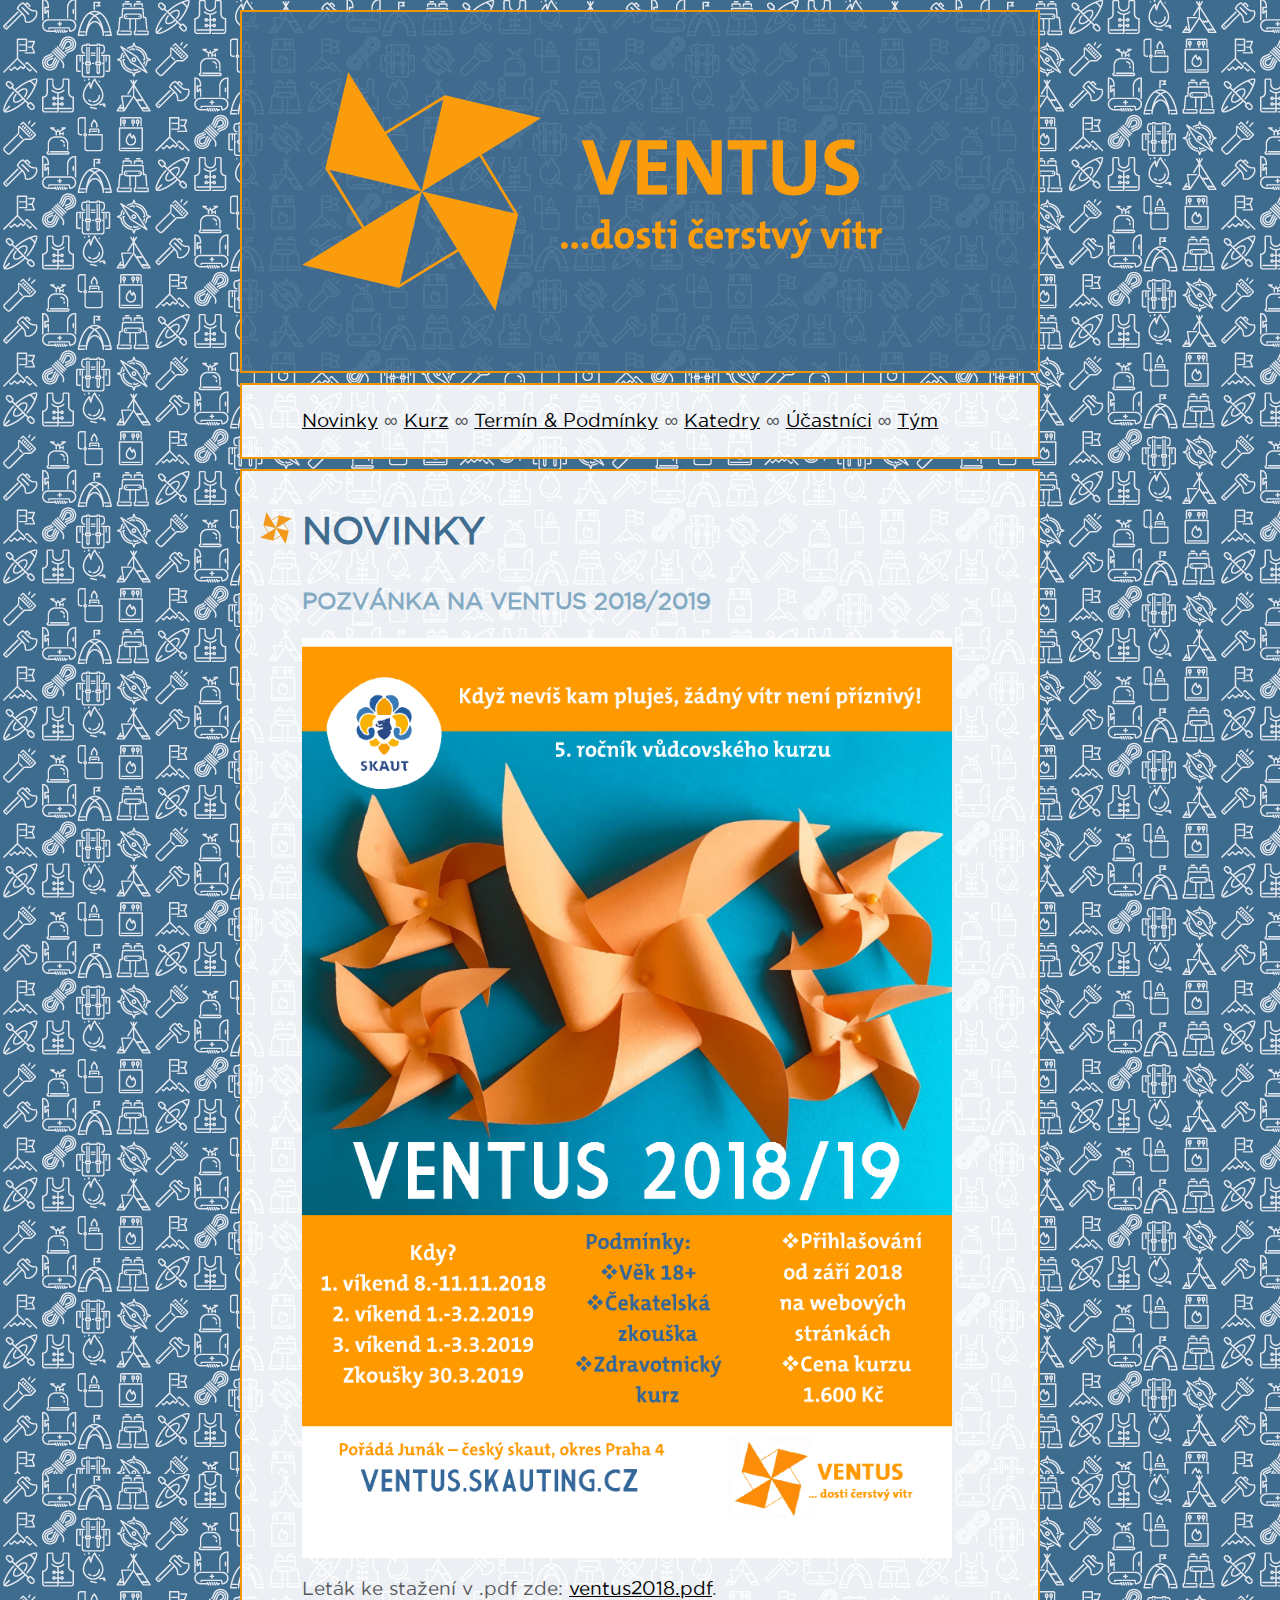
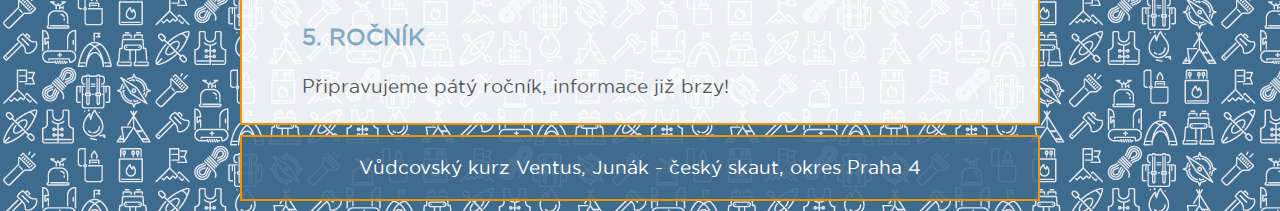
==== index.html @ e467ecf0 "ročník 2018" ====
<!doctype html>
<!--[if lt IE 7]> <html class="ie6 oldie"> <![endif]-->
<!--[if IE 7]>    <html class="ie7 oldie"> <![endif]-->
<!--[if IE 8]>    <html class="ie8 oldie"> <![endif]-->
<!--[if gt IE 8]><!-->
<html lang="cs">
<!--<![endif]-->
<head>
<meta charset="utf-8">
<meta name="viewport" content="width=device-width, initial-scale=1">
<meta name="theme-color" content="#3e668f">
<title>VENTUS :: Vudcovsky kurz</title>
<meta name="keywords" content="VENTUS, vůdcovky, skauting, pražský skauting, vudcovsky kurz, vudcovky, ORJ Praha 4, Junak - okres Praha 4 "/>
<link href="boilerplate.css" rel="stylesheet" type="text/css">
<link href="default.css" rel="stylesheet" type="text/css">
<link rel="icon" type="image/png" href="img/favicon.ico">
<!-- 
To learn more about the conditional comments around the html tags at the top of the file:
paulirish.com/2008/conditional-stylesheets-vs-css-hacks-answer-neither/

Do the following if you're using your customized build of modernizr (http://www.modernizr.com/):
* insert the link to your js here
* remove the link below to the html5shiv
* add the "no-js" class to the html tags at the top
* you can also remove the link to respond.min.js if you included the MQ Polyfill in your modernizr build 
-->
<!--[if lt IE 9]>
<script src="//html5shiv.googlecode.com/svn/trunk/html5.js"></script>
<![endif]-->
<script src="respond.min.js"></script>
</head>
<body>

<div class="gridContainer clearfix">
  <div id="header">
    <div id="underheader"><a href="index.html"><img src="img/top.png" alt="Ventus"></a></div>
  </div>
  <div class="body">
      <div id="menu" class="underbody">
  <p><a href="index.html">Novinky</a>  ∞  <a href="kurz.html">Kurz</a>  ∞  <a href="termin.html">Termín & Podmínky</a>  ∞  <a href="katedry.html">Katedry</a>  ∞  <a href="lide.html">Účastníci</a>  ∞  <a href="tym.html">Tým</a></p>  </div>
    
    
    
    <div class="underbody">
      <h2>NOVINKY</h2>
	  
	  <h3>Pozvánka na Ventus 2018/2019</h3>
	  <img src="img/letak2018.png" width="650" alt="leták kurzu">
      <p>Leták ke stažení v .pdf zde: <a href="dokumenty/ventus2018.pdf">ventus2018.pdf</a>.</p>
	  
	  <h3>5. ročník</h3>
      <p>Připravujeme pátý ročník, informace již brzy!</p>
    </div>
  </div>

  <div id="footer">
    <div id="underfooter">
      <p>Vůdcovský kurz Ventus, Junák - český skaut, okres Praha 4</p>
    </div>
  </div>
</div>
</body>
</html>
---- boilerplate.css ----
@font-face {
    font-family: 'goidbook';
    src: url('font/goid-webfont.eot');
    src: url('font/goid-webfont.eot?#iefix') format('embedded-opentype'),
         url('font/goid-webfont.woff2') format('woff2'),
         url('font/goid-webfont.woff') format('woff'),
         url('font/goid-webfont.ttf') format('truetype');
    font-weight: normal;
    font-style: normal;

}


@charset "utf-8";
/*
/* 
 * HTML5 ✰ Boilerplate
 *
 * What follows is the result of much research on cross-browser styling. 
 * Credit left inline and big thanks to Nicolas Gallagher, Jonathan Neal,
 * Kroc Camen, and the H5BP dev community and team.
 *
 * Detailed information about this CSS: h5bp.com/css
 * 
 * Dreamweaver modifications:
 * 1. Commented out selection highlight
 * 2. Removed media queries section (we add our own in a separate file)
 *
 * ==|== normalize ==========================================================
 */


/* =============================================================================
   HTML5 display definitions
   ========================================================================== */

article, aside, details, figcaption, figure, footer, header, hgroup, nav, section {
	display: block;
}
audio, canvas, video {
	display: inline-block;
*display: inline;
*zoom: 1;
}
audio:not([controls]) {
	display: none;
}
[hidden] {
	display: none;
}
/* =============================================================================
   Base
   ========================================================================== */

/*
 * 1. Correct text resizing oddly in IE6/7 when body font-size is set using em units
 * 2. Force vertical scrollbar in non-IE
 * 3. Prevent iOS text size adjust on device orientation change, without disabling user zoom: h5bp.com/g
 */

html {
	font-size: 100%;
	overflow-y: scroll;
	-webkit-text-size-adjust: 100%;
	-ms-text-size-adjust: 100%;
}



body {
	margin: 0;
	line-height: 1.231;
    font-family: "goidbook", "Helvetica Neue", Helvetica, Arial, sans-serif;
	font-size: 1.2em;
	color: rgba(88,89,91,1.00);
	background: url(img/backround.png);
	background-size:auto;
	background-color:white;
	
	
}
h2 {
	text-transform: uppercase;
	left: -1.1em;
	font-size: 2.0em;
	padding-left: 1.1em;
	position: relative;
	color: #406c8f;
	background: url(img/vetrnik.png)0 4px no-repeat;
}
h3 {
	font-size: 1.2em;
	text-transform: uppercase;
	color:rgba(131,169,195,1.00);
}
.foto {
	margin-bottom: 10px;
	border: 1px solid #C90;
}
.ztraty {
	width: 30%;
}
.zastaveni{
	margin-left:1em;
	font-size:0.7em;
	font-style:italic;	
}


@media only screen and (max-width: 769px) {
h2 {
	
	font-size: 1.2em;
	position: relative;
	background:none;

}
h3 {
	font-size: 1.0em;
	
}

body {
	font-size:1em;
}


}
/* =============================================================================
   Links
   ========================================================================== */

a {
	color: black;
}
a:visited {
	color: black;
}
a:hover {
	color: #574e15;
}
a:focus {
	outline: thin dotted;
}
/* Improve readability when focused and hovered in all browsers: h5bp.com/h */
a:hover, a:active {
	outline: 0;
}
/* =============================================================================
   Typography
   ========================================================================== */

abbr[title] {
	border-bottom: 1px dotted;
}
b, strong {
	font-weight: bold;
}
blockquote {
	margin: 1em 40px;
}
dfn {
	font-style: italic;
}
hr {
	display: block;
	height: 1px;
	border: 0;
	border-top: 1px solid #ccc;
	margin: 1em 0;
	padding: 0;
}
ins {
	background: #ff9;
	color: #000;
	text-decoration: none;
}
mark {
	background: #ff0;
	color: #000;
	font-style: italic;
	font-weight: bold;
}
/* Redeclare monospace font family: h5bp.com/j */
pre, code, kbd, samp {
	font-family: monospace, monospace;
	_font-family: 'courier new', monospace;
	font-size: 1em;
}
/* Improve readability of pre-formatted text in all browsers */
pre {
	white-space: pre;
	white-space: pre-wrap;
	word-wrap: break-word;
}
q {
	quotes: none;
}
q:before, q:after {
	content: "";
	content: none;
}
small {
	font-size: 85%;
}
/* Position subscript and superscript content without affecting line-height: h5bp.com/k */
sub, sup {
	font-size: 75%;
	line-height: 0;
	position: relative;
	vertical-align: baseline;
}
sup {
	top: -0.5em;
}
sub {
	bottom: -0.25em;
}
/* =============================================================================
   Lists
   ========================================================================== */

ul, ol {
	margin: 1em 0;
	padding: 0 0 0 40px;
}
dd {
	margin: 0 0 0 40px;
}
nav ul, nav ol {
	list-style: none;
	list-style-image: none;
	margin: 0;
	padding: 0;
}
/* =============================================================================
   Embedded content
   ========================================================================== */

/*
 * 1. Improve image quality when scaled in IE7: h5bp.com/d
 * 2. Remove the gap between images and borders on image containers: h5bp.com/e 
 */

img {
	border: 0;
	-ms-interpolation-mode: bicubic;
	vertical-align: middle;
}
/*
 * Correct overflow not hidden in IE9 
 */

svg:not(:root) {
	overflow: hidden;
}
/* =============================================================================
   Figures
   ========================================================================== */

figure {
	margin: 0;
}
/* =============================================================================
   Forms
   ========================================================================== */

form {
	margin: 0;
}
fieldset {
	border: 0;
	margin: 0;
	padding: 0;
}
/* Indicate that 'label' will shift focus to the associated form element */
label {
	cursor: pointer;
}
/* 
 * 1. Correct color not inheriting in IE6/7/8/9 
 * 2. Correct alignment displayed oddly in IE6/7 
 */

legend {
	border: 0;
*margin-left: -7px;
	padding: 0;
}
/*
 * 1. Correct font-size not inheriting in all browsers
 * 2. Remove margins in FF3/4 S5 Chrome
 * 3. Define consistent vertical alignment display in all browsers
 */

button, input, select, textarea {
	font-size: 100%;
	margin: 0;
	vertical-align: baseline;
*vertical-align: middle;
}
/*
 * 1. Define line-height as normal to match FF3/4 (set using !important in the UA stylesheet)
 * 2. Correct inner spacing displayed oddly in IE6/7
 */

button, input {
	line-height: normal;
*overflow: visible;
}
/*
 * Reintroduce inner spacing in 'table' to avoid overlap and whitespace issues in IE6/7
 */

table button, table input {
*overflow: auto;
}
/*
 * 1. Display hand cursor for clickable form elements
 * 2. Allow styling of clickable form elements in iOS
 */

button, input[type="button"], input[type="reset"], input[type="submit"] {
	cursor: pointer;
	-webkit-appearance: button;
}
/*
 * Consistent box sizing and appearance
 */

input[type="checkbox"], input[type="radio"] {
	box-sizing: border-box;
}
input[type="search"] {
	-webkit-appearance: textfield;
	-moz-box-sizing: content-box;
	-webkit-box-sizing: content-box;
	box-sizing: content-box;
}
input[type="search"]::-webkit-search-decoration {
-webkit-appearance: none;
}

/* 
 * Remove inner padding and border in FF3/4: h5bp.com/l 
 */

button::-moz-focus-inner, input::-moz-focus-inner {
border: 0;
padding: 0;
}
/* 
 * 1. Remove default vertical scrollbar in IE6/7/8/9 
 * 2. Allow only vertical resizing
 */

textarea {
	overflow: auto;
	vertical-align: top;
	resize: vertical;
}

/* Colors for form validity */
input:valid, textarea:valid {
}
input:invalid, textarea:invalid {
background-color: #f0dddd;
}
/* =============================================================================
   Tables
   ========================================================================== */

table {
	border-collapse: collapse;
	border-spacing: 0;
}
td {
	vertical-align: top;
}
/* ==|== primary styles =====================================================
   Author: 
   ========================================================================== */
















/* ==|== non-semantic helper classes ========================================
   Please define your styles before this section.
   ========================================================================== */

/* For image replacement */
.ir {
	display: block;
	border: 0;
	text-indent: -999em;
	overflow: hidden;
	background-color: transparent;
	background-repeat: no-repeat;
	text-align: left;
	direction: ltr;
}
.ir br {
	display: none;
}
/* Hide from both screenreaders and browsers: h5bp.com/u */
.hidden {
	display: none !important;
	visibility: hidden;
}
/* Hide only visually, but have it available for screenreaders: h5bp.com/v */
.visuallyhidden {
	border: 0;
	clip: rect(0 0 0 0);
	height: 1px;
	margin: -1px;
	overflow: hidden;
	padding: 0;
	position: absolute;
	width: 1px;
}
/* Extends the .visuallyhidden class to allow the element to be focusable when navigated to via the keyboard: h5bp.com/p */
.visuallyhidden.focusable:active, .visuallyhidden.focusable:focus {
	clip: auto;
	height: auto;
	margin: 0;
	overflow: visible;
	position: static;
	width: auto;
}
/* Hide visually and from screenreaders, but maintain layout */
.invisible {
	visibility: hidden;
}
/* Contain floats: h5bp.com/q */ 
.clearfix:before, .clearfix:after {
	content: "";
	display: table;
}
.clearfix:after {
	clear: both;
}
.clearfix {
	zoom: 1;
}

/* ==|== print styles =======================================================
   Print styles.
   Inlined to avoid required HTTP connection: h5bp.com/r
   ========================================================================== */
 
@media print {
* {
	background: transparent !important;
	color: black !important;
	text-shadow: none !important;
	filter: none !important;
	-ms-filter: none !important;
} /* Black prints faster: h5bp.com/s */
a, a:visited {
	text-decoration: underline;
}
a[href]:after {
	content: " (" attr(href) ")";
}
abbr[title]:after {
	content: " (" attr(title) ")";
}
.ir a:after, a[href^="javascript:"]:after, a[href^="#"]:after {
	content: "";
}  /* Don't show links for images, or javascript/internal links */
pre, blockquote {
	border: 1px solid #999;
	page-break-inside: avoid;
}
thead {
	display: table-header-group;
} /* h5bp.com/t */
tr, img {
	page-break-inside: avoid;
}
img {
	max-width: 100% !important;
}
@page {
	margin: 0.5cm;
}
p, h2, h3 {
	orphans: 3;
	widows: 3;
}
h2, h3 {
	page-break-after: avoid;
}
}
---- default.css ----
@charset "utf-8";
/* Simple fluid media
   Note: Fluid media requires that you remove the media's height and width attributes from the HTML
   http://www.alistapart.com/articles/fluid-images/ 
*/
img, object, embed, video {
	max-width: 100%;
}
/* IE 6 does not support max-width so default to width 100% */
.ie6 img {
	width:100%;
}

/*
	Dreamweaver Fluid Grid Properties
	----------------------------------
	dw-num-cols-mobile:		4;
	dw-num-cols-tablet:		12;
	dw-num-cols-desktop:	12;
	dw-gutter-percentage:	25;
	
	Inspiration from "Responsive Web Design" by Ethan Marcotte 
	http://www.alistapart.com/articles/responsive-web-design
	
	and Golden Grid System by Joni Korpi
	http://goldengridsystem.com/
*/

/* Mobile Layout: 480px and below. */

.gridContainer {
	margin-left: auto;
	margin-right: auto;
	width: 95.45%;
	padding-left: 2.275%;
	padding-right: 2.275%;
}

.underbody{
	padding: 5px;
	padding-left:10px;
	padding-right:10px;
	
	border: 2px solid #F09500;
	
	
	margin-top:10px;
	margin-bottom:10px;
	background-color:rgba(255,255,255,0.9);
	
	
}

#underheader{
	margin-top:10px;
	display:block;
	border: 2px solid #F09500;
	background-color:rgba(64,108,143,0.9);

		
	
	
}

	
#underfooter{
	text-align:center;
	
	margin-bottom:10px;
	border: 2px solid #F09500;
background-color:rgba(64,108,143,0.9);
color: white;
}


.body {
	clear: both;
	float: left;
	margin-left: 0;
	width: 100%;
	display: block;
	

}
#footer {
	clear: both;
	float: left;
	margin-left: 0;
	width: 100%;
	display: block;
}
#header {
	clear: both;
	float: left;
	margin-left: 0;
	width: 100%;
	display: block;
}


/* Tablet Layout: 481px to 768px. Inherits styles from: Mobile Layout. */

@media only screen and (min-width: 481px) {
.gridContainer {
	width: 91.45%;
	padding-left: 0.775%;
	padding-right: 0.775%;
}

.body {
	clear: both;
	float: left;
	margin-left: 0;
	width: 100%;
	display: block;
	
}


.underbody{
	padding: 5px;
	padding-left:60px;
	padding-right:20px;
}

#footer {
	clear: both;
	float: left;
	margin-left: 0;
	width: 100%;
	display: block;
}
#header {
	clear: both;
	float: left;
	margin-left: 0;
	width: 100%;
	display: block;
}


}

/* Desktop Layout: 769px to a max of 1232px.  Inherits styles from: Mobile Layout and Tablet Layout. */

@media only screen and (min-width: 769px) {
.gridContainer {
	width: 91.45%;
	max-width: 800px;
	padding-left: 0.55%;
	padding-right: 0.55%;
	margin: auto;
}

.body {
	clear: both;
	float: left;
	margin-left: 0;
	width: 100%;
	display: block;
}
#footer {
	clear: both;
	float: left;
	margin-left: 0;
	width: 100%;
	display: block;
}
#header {
	clear: both;
	float: left;
	margin-left: 0;
	width: 100%;
	display: block;
}


}
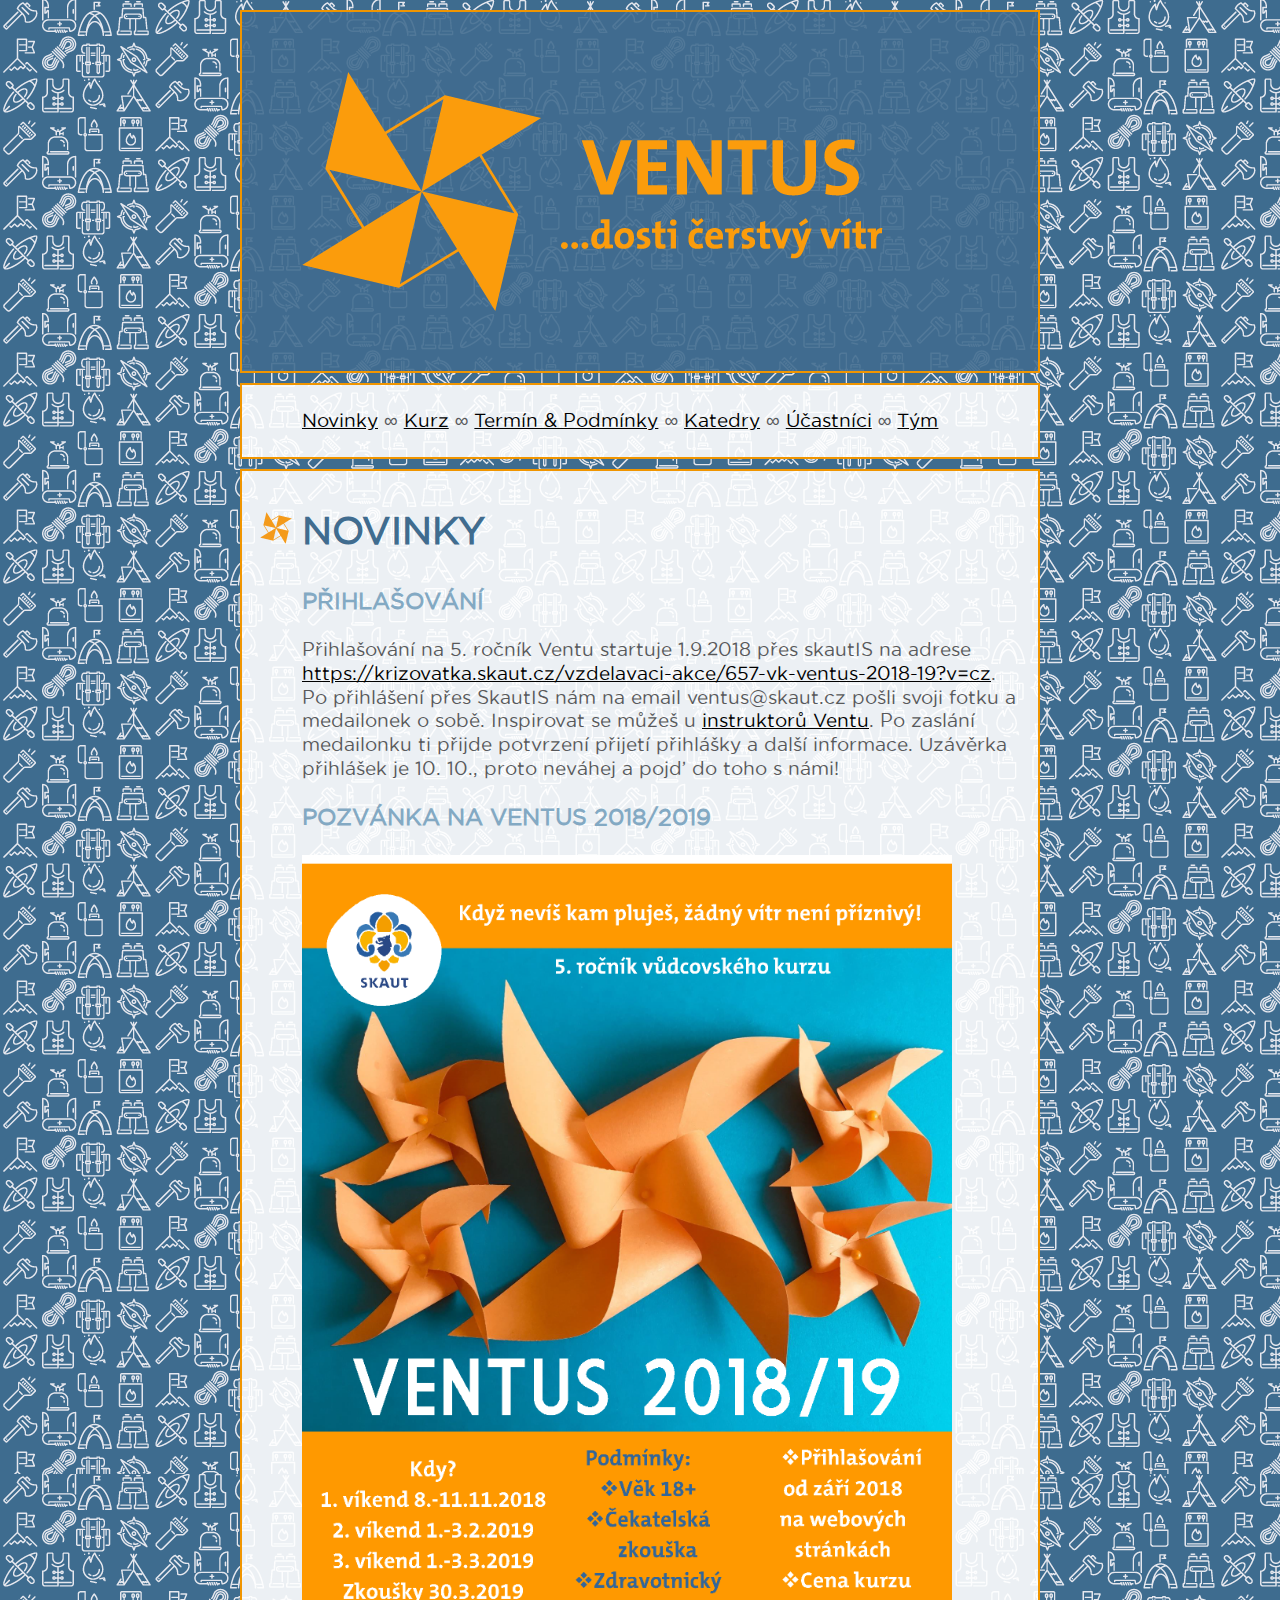
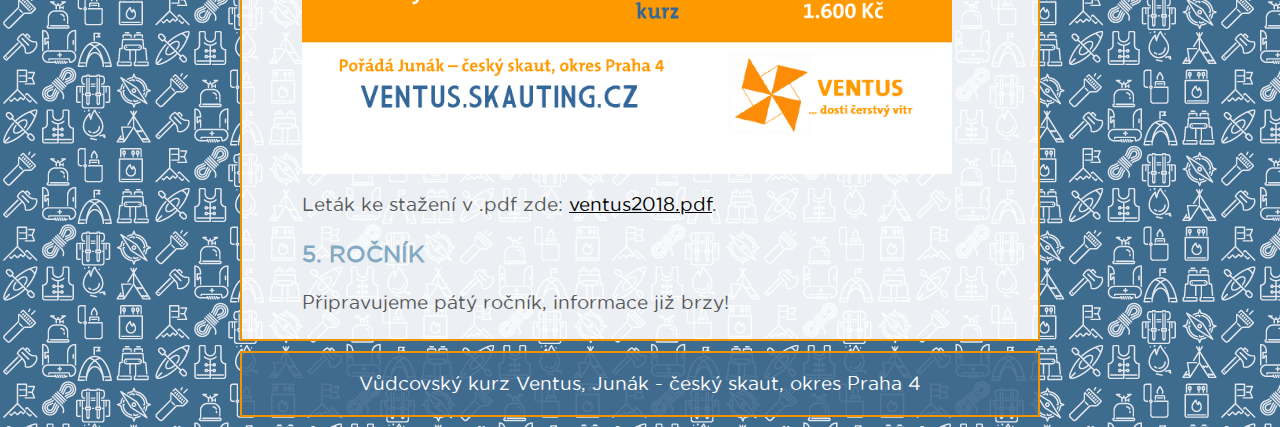
==== commit 5f600b4f: "přihlašování info" ====
--- a/index.html
+++ b/index.html
@@ -44,6 +44,11 @@
     <div class="underbody">
       <h2>NOVINKY</h2>
 	  
+	  <h3>Přihlašování</h3>
+      <p>Přihlašování na 5. ročník Ventu startuje 1.9.2018 přes skautIS na adrese <a target="_blank" rel="noopener noreferrer" href="https://krizovatka.skaut.cz/vzdelavaci-akce/657-vk-ventus-2018-19?v=cz">https://krizovatka.skaut.cz/vzdelavaci-akce/657-vk-ventus-2018-19?v=cz</a>. Po přihlášení přes SkautIS nám na email ventus@skaut.cz pošli svoji fotku a medailonek o sobě. Inspirovat se můžeš u <a href="tym.html">instruktorů Ventu</a>. Po zaslání medailonku ti přijde potvrzení přijetí přihlášky a další informace.
+
+Uzávěrka přihlášek je 10. 10., proto neváhej a pojď do toho s námi!</p>
+	  
 	  <h3>Pozvánka na Ventus 2018/2019</h3>
 	  <img src="img/letak2018.png" width="650" alt="leták kurzu">
       <p>Leták ke stažení v .pdf zde: <a href="dokumenty/ventus2018.pdf">ventus2018.pdf</a>.</p>
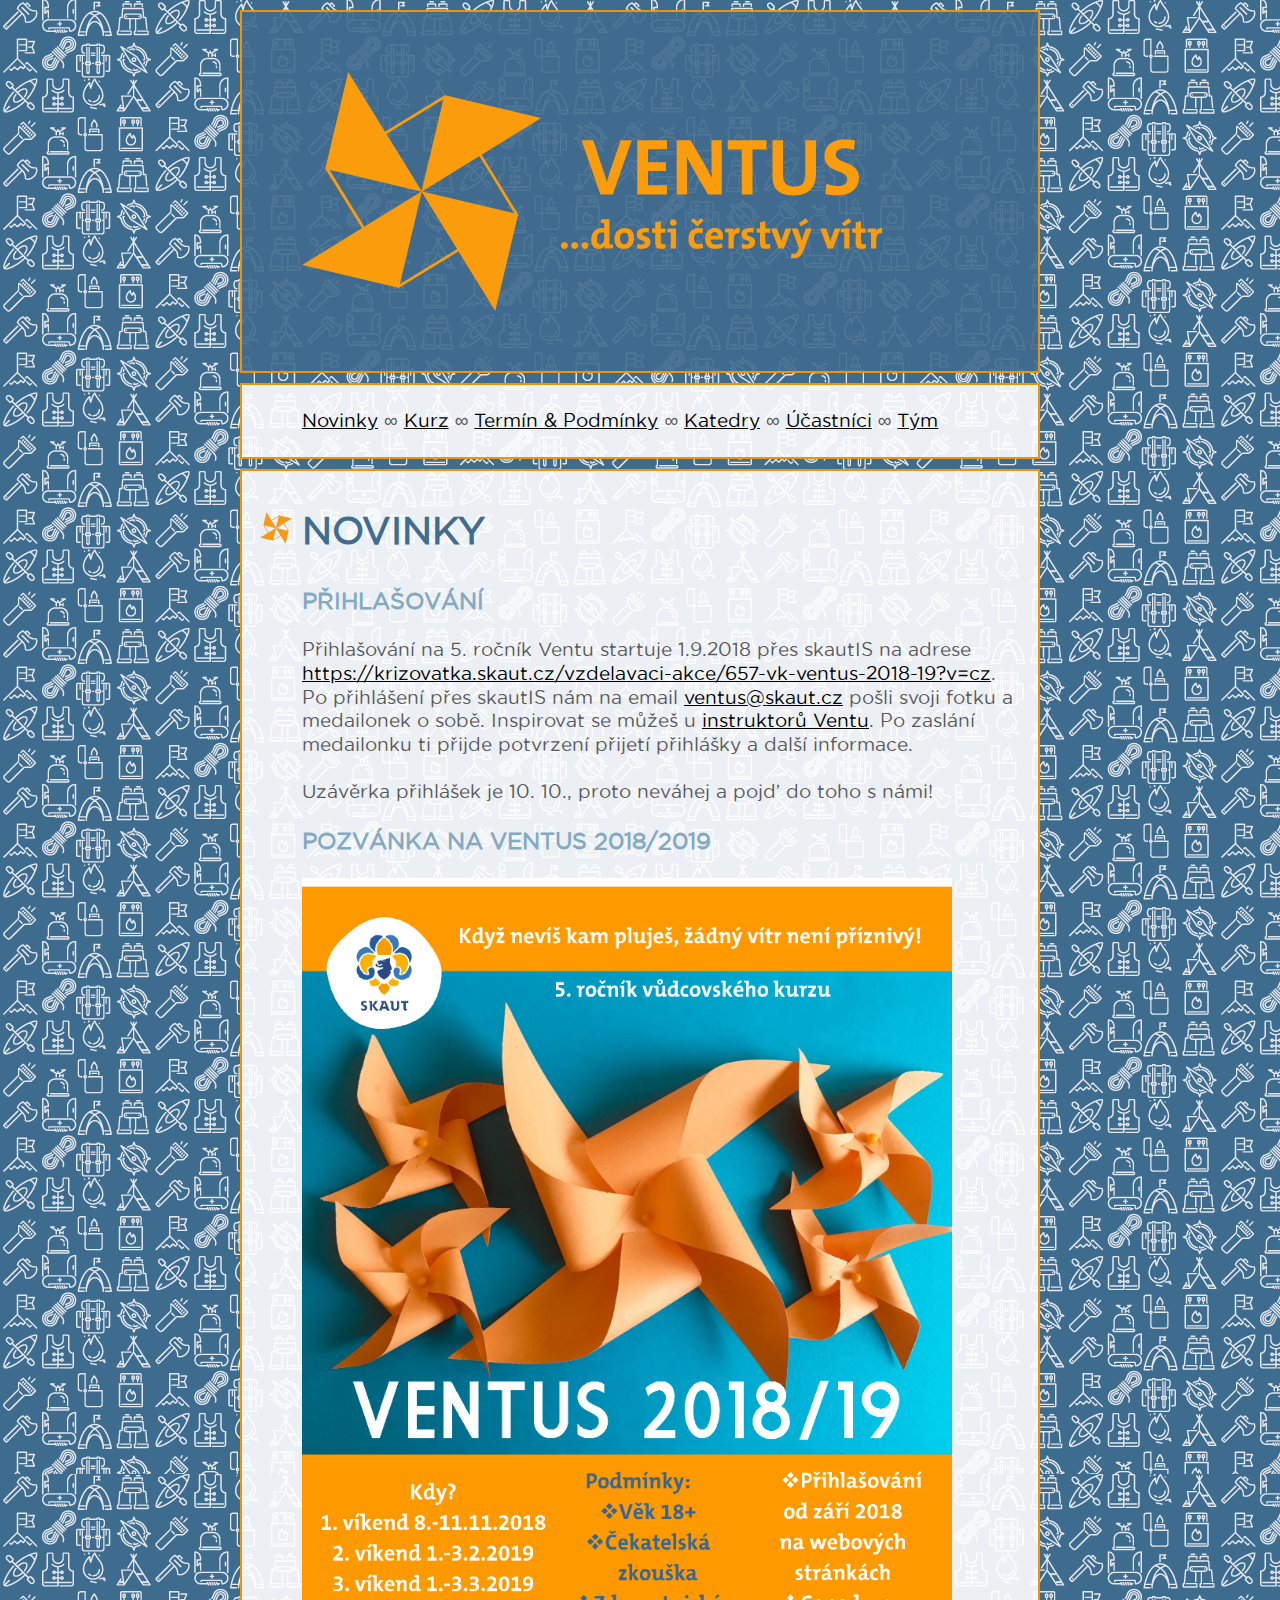
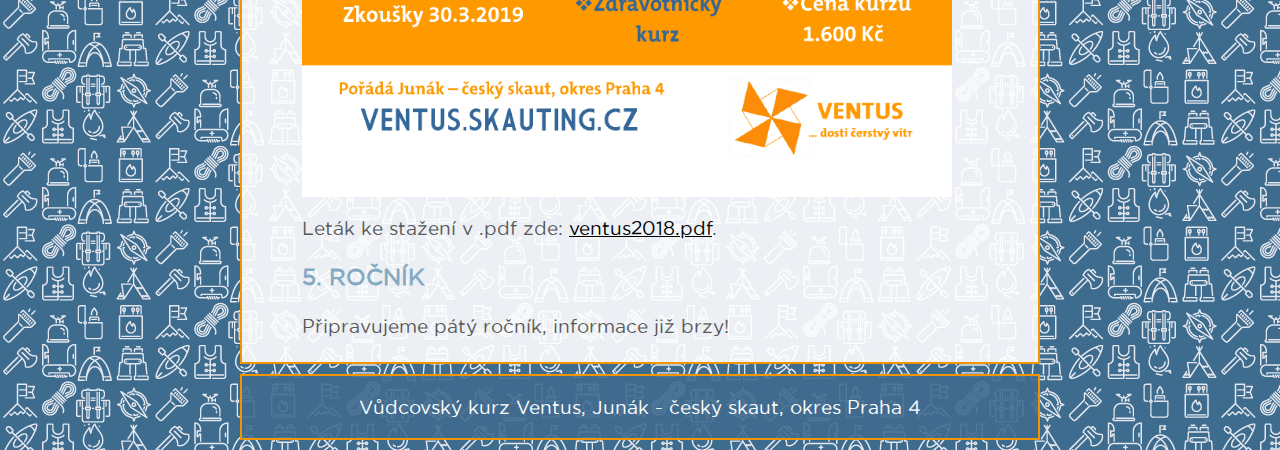
==== commit f678be55: "opravy" ====
--- a/index.html
+++ b/index.html
@@ -45,8 +45,8 @@
       <h2>NOVINKY</h2>
 	  
 	  <h3>Přihlašování</h3>
-      <p>Přihlašování na 5. ročník Ventu startuje 1.9.2018 přes skautIS na adrese <a target="_blank" rel="noopener noreferrer" href="https://krizovatka.skaut.cz/vzdelavaci-akce/657-vk-ventus-2018-19?v=cz">https://krizovatka.skaut.cz/vzdelavaci-akce/657-vk-ventus-2018-19?v=cz</a>. Po přihlášení přes SkautIS nám na email ventus@skaut.cz pošli svoji fotku a medailonek o sobě. Inspirovat se můžeš u <a href="tym.html">instruktorů Ventu</a>. Po zaslání medailonku ti přijde potvrzení přijetí přihlášky a další informace.
-
+      <p>Přihlašování na 5. ročník Ventu startuje 1.9.2018 přes skautIS na adrese <a target="_blank" rel="noopener noreferrer" href="https://krizovatka.skaut.cz/vzdelavaci-akce/657-vk-ventus-2018-19?v=cz">https://krizovatka.skaut.cz/vzdelavaci-akce/657-vk-ventus-2018-19?v=cz</a>. Po přihlášení přes skautIS nám na email <a href="mailto:ventus@skaut.cz">ventus@skaut.cz</a> pošli svoji fotku a medailonek o sobě. Inspirovat se můžeš u <a href="tym.html">instruktorů Ventu</a>. Po zaslání medailonku ti přijde potvrzení přijetí přihlášky a další informace.
+<br><br>
 Uzávěrka přihlášek je 10. 10., proto neváhej a pojď do toho s námi!</p>
 	  
 	  <h3>Pozvánka na Ventus 2018/2019</h3>
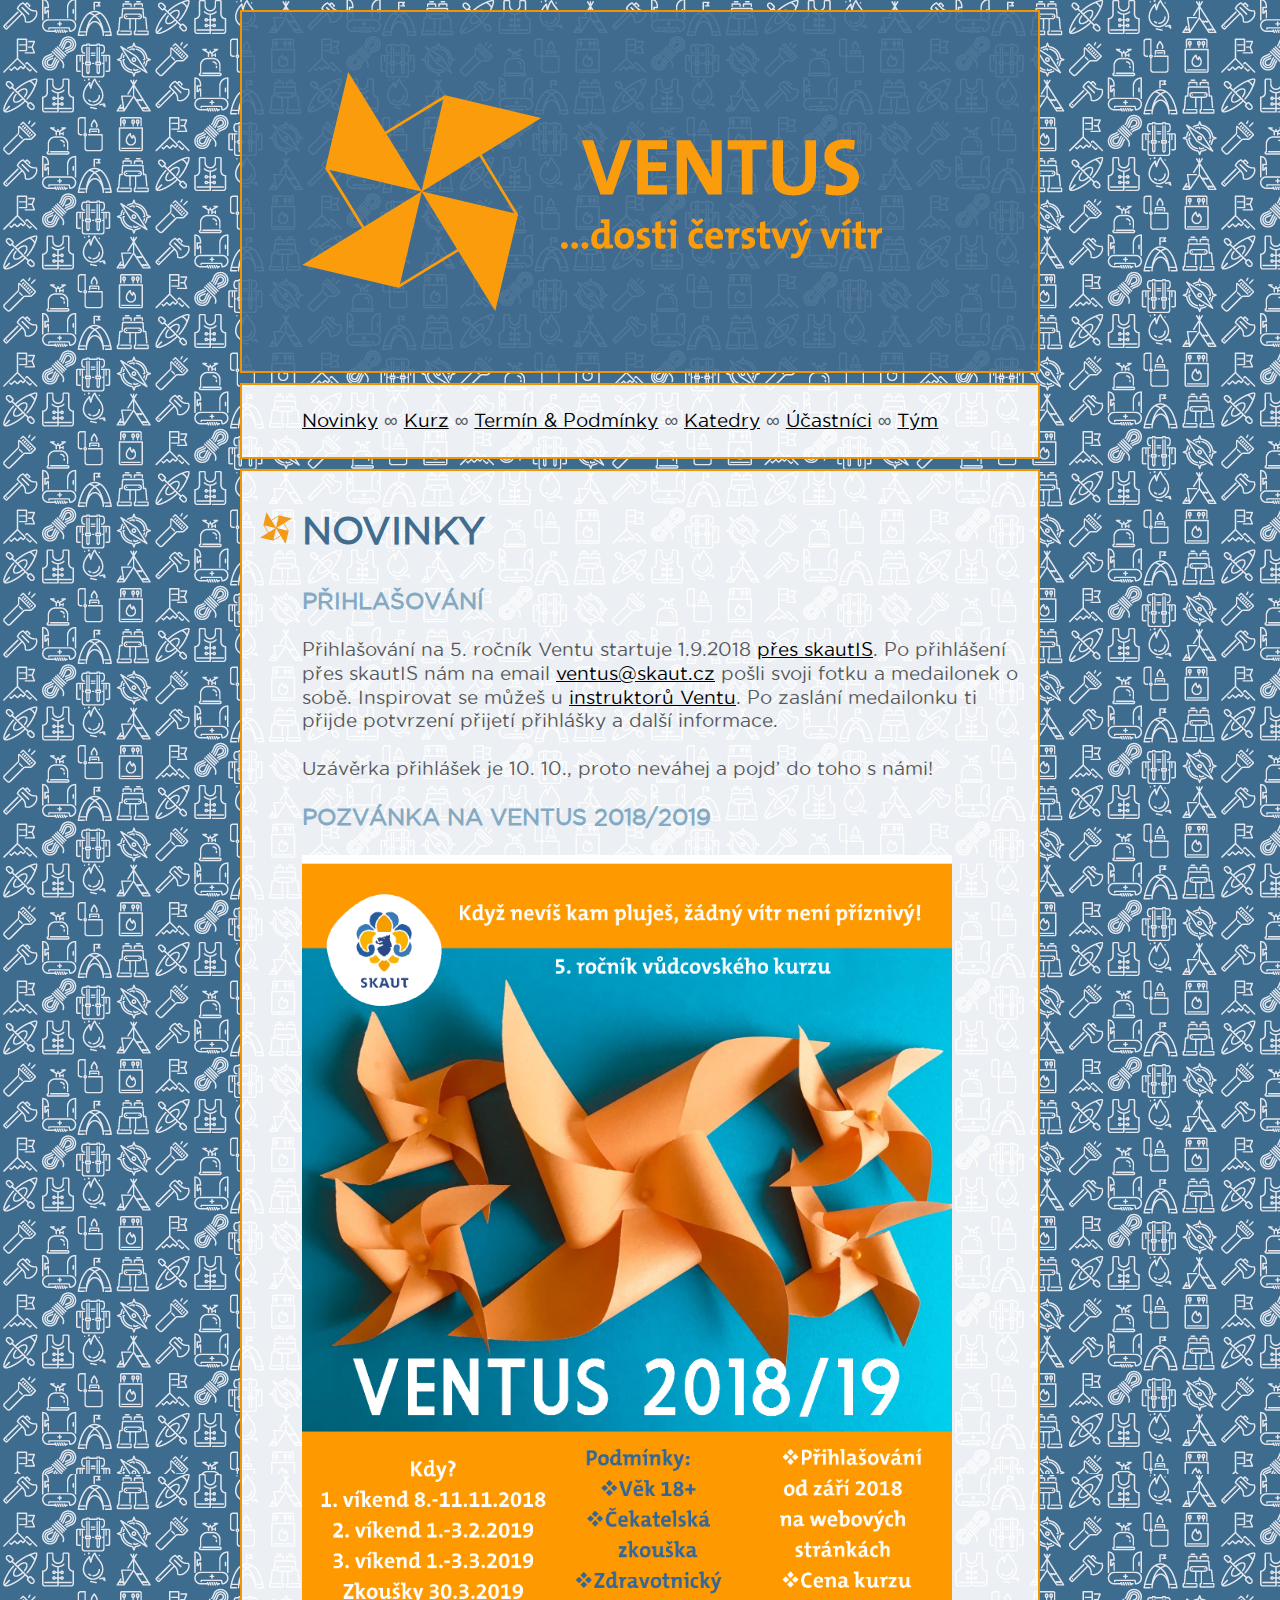
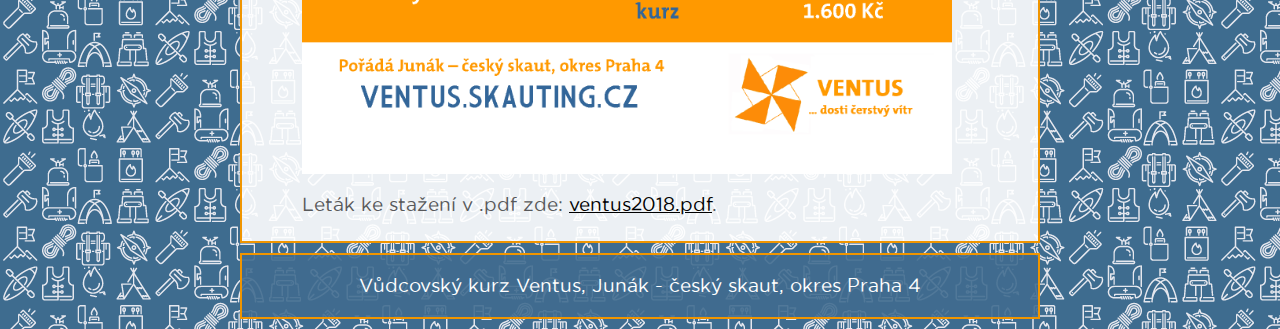
==== commit 1f52fe6f: "ucastnici" ====
--- a/index.html
+++ b/index.html
@@ -45,7 +45,7 @@
       <h2>NOVINKY</h2>
 	  
 	  <h3>Přihlašování</h3>
-      <p>Přihlašování na 5. ročník Ventu startuje 1.9.2018 přes skautIS na adrese <a target="_blank" rel="noopener noreferrer" href="https://krizovatka.skaut.cz/vzdelavaci-akce/657-vk-ventus-2018-19?v=cz">https://krizovatka.skaut.cz/vzdelavaci-akce/657-vk-ventus-2018-19?v=cz</a>. Po přihlášení přes skautIS nám na email <a href="mailto:ventus@skaut.cz">ventus@skaut.cz</a> pošli svoji fotku a medailonek o sobě. Inspirovat se můžeš u <a href="tym.html">instruktorů Ventu</a>. Po zaslání medailonku ti přijde potvrzení přijetí přihlášky a další informace.
+      <p>Přihlašování na 5. ročník Ventu startuje 1.9.2018 <a target="_blank" rel="noopener noreferrer" href="https://krizovatka.skaut.cz/vzdelavaci-akce/657-vk-ventus-2018-19?v=cz">přes skautIS</a>. Po přihlášení přes skautIS nám na email <a href="mailto:ventus@skaut.cz">ventus@skaut.cz</a> pošli svoji fotku a medailonek o sobě. Inspirovat se můžeš u <a href="tym.html">instruktorů Ventu</a>. Po zaslání medailonku ti přijde potvrzení přijetí přihlášky a další informace.
 <br><br>
 Uzávěrka přihlášek je 10. 10., proto neváhej a pojď do toho s námi!</p>
 	  
@@ -53,8 +53,6 @@
 	  <img src="img/letak2018.png" width="650" alt="leták kurzu">
       <p>Leták ke stažení v .pdf zde: <a href="dokumenty/ventus2018.pdf">ventus2018.pdf</a>.</p>
 	  
-	  <h3>5. ročník</h3>
-      <p>Připravujeme pátý ročník, informace již brzy!</p>
     </div>
   </div>
 
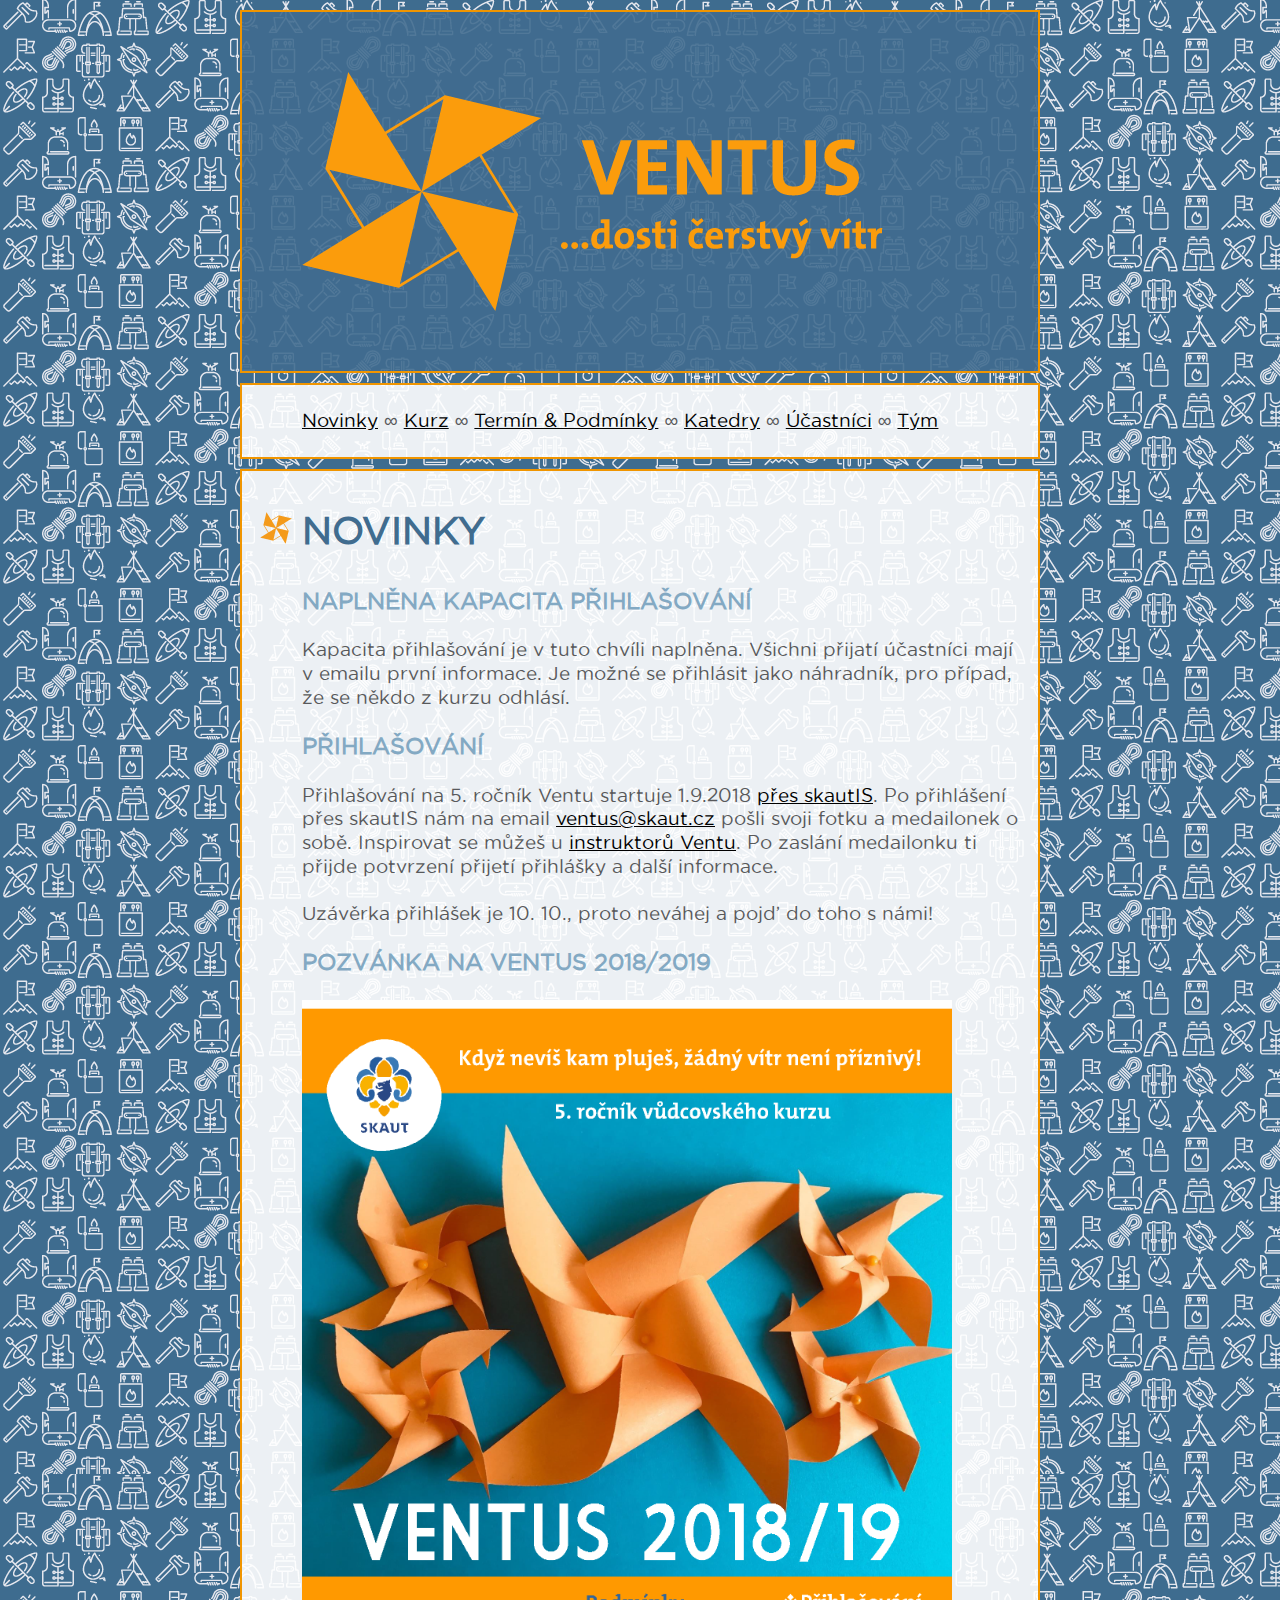
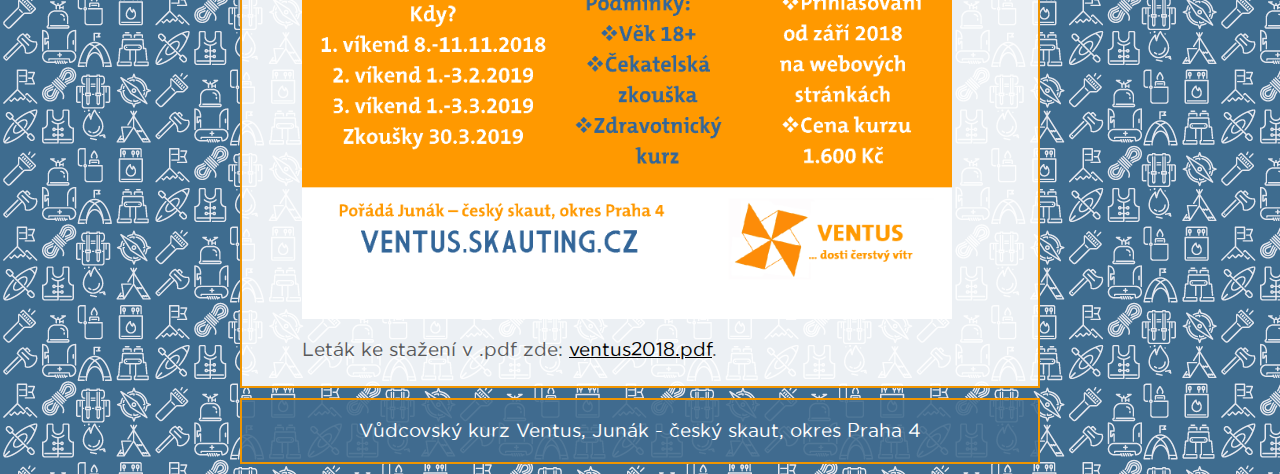
==== commit c15234a1: "účastníci, last batch" ====
--- a/index.html
+++ b/index.html
@@ -44,6 +44,9 @@
     <div class="underbody">
       <h2>NOVINKY</h2>
 	  
+	  <h3>Naplněna kapacita přihlašování</h3>
+      <p>Kapacita přihlašování je v tuto chvíli naplněna. Všichni přijatí účastníci mají v emailu první informace. Je možné se přihlásit jako náhradník, pro případ, že se někdo z kurzu odhlásí.</p>
+	  
 	  <h3>Přihlašování</h3>
       <p>Přihlašování na 5. ročník Ventu startuje 1.9.2018 <a target="_blank" rel="noopener noreferrer" href="https://krizovatka.skaut.cz/vzdelavaci-akce/657-vk-ventus-2018-19?v=cz">přes skautIS</a>. Po přihlášení přes skautIS nám na email <a href="mailto:ventus@skaut.cz">ventus@skaut.cz</a> pošli svoji fotku a medailonek o sobě. Inspirovat se můžeš u <a href="tym.html">instruktorů Ventu</a>. Po zaslání medailonku ti přijde potvrzení přijetí přihlášky a další informace.
 <br><br>
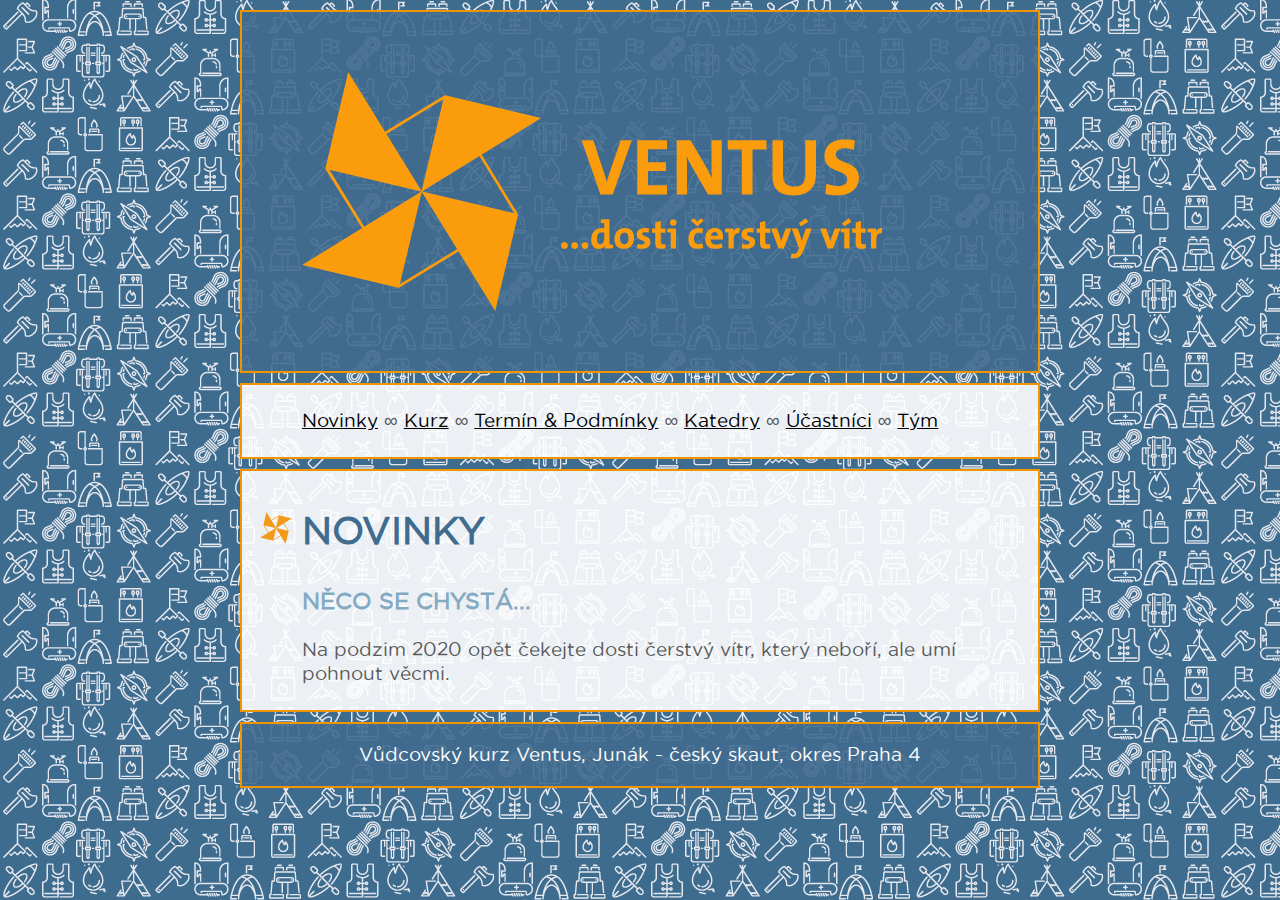
==== commit 04efd3ec: "2017/2018 cleanup" ====
--- a/index.html
+++ b/index.html
@@ -44,18 +44,10 @@
     <div class="underbody">
       <h2>NOVINKY</h2>
 	  
-	  <h3>Naplněna kapacita přihlašování</h3>
-      <p>Kapacita přihlašování je v tuto chvíli naplněna. Všichni přijatí účastníci mají v emailu první informace. Je možné se přihlásit jako náhradník, pro případ, že se někdo z kurzu odhlásí.</p>
+	  <h3>Něco se chystá...</h3>
+      <p>Na podzim 2020 opět čekejte dosti čerstvý vítr, který neboří, ale umí pohnout věcmi.</p>
 	  
-	  <h3>Přihlašování</h3>
-      <p>Přihlašování na 5. ročník Ventu startuje 1.9.2018 <a target="_blank" rel="noopener noreferrer" href="https://krizovatka.skaut.cz/vzdelavaci-akce/657-vk-ventus-2018-19?v=cz">přes skautIS</a>. Po přihlášení přes skautIS nám na email <a href="mailto:ventus@skaut.cz">ventus@skaut.cz</a> pošli svoji fotku a medailonek o sobě. Inspirovat se můžeš u <a href="tym.html">instruktorů Ventu</a>. Po zaslání medailonku ti přijde potvrzení přijetí přihlášky a další informace.
-<br><br>
-Uzávěrka přihlášek je 10. 10., proto neváhej a pojď do toho s námi!</p>
-	  
-	  <h3>Pozvánka na Ventus 2018/2019</h3>
-	  <img src="img/letak2018.png" width="650" alt="leták kurzu">
-      <p>Leták ke stažení v .pdf zde: <a href="dokumenty/ventus2018.pdf">ventus2018.pdf</a>.</p>
-	  
+	 
     </div>
   </div>
 
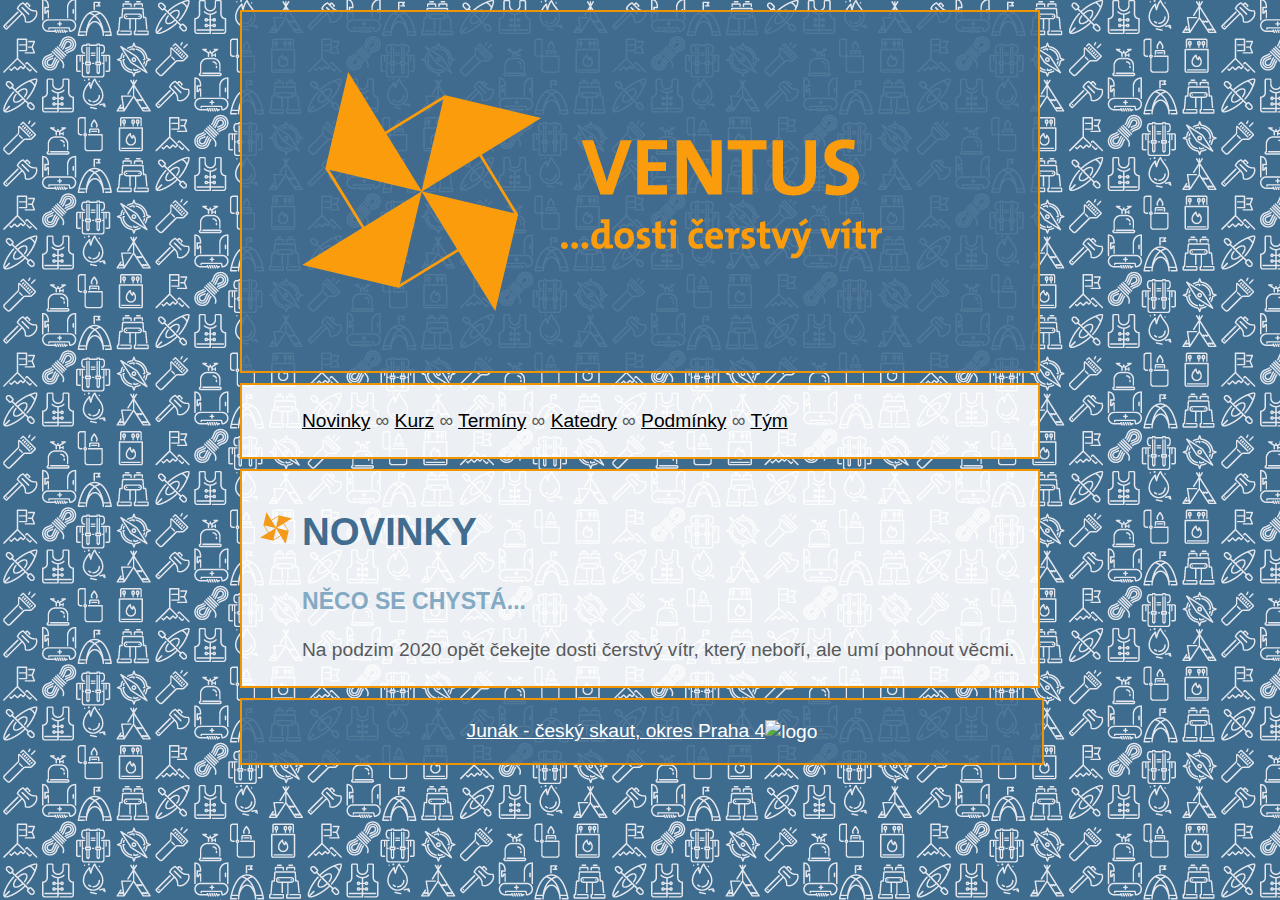
==== commit 5600d995: "text updates" ====
--- a/index.html
+++ b/index.html
@@ -30,14 +30,14 @@
 <script src="respond.min.js"></script>
 </head>
 <body>
-
+<div class="font"></div>
 <div class="gridContainer clearfix">
   <div id="header">
     <div id="underheader"><a href="index.html"><img src="img/top.png" alt="Ventus"></a></div>
   </div>
   <div class="body">
       <div id="menu" class="underbody">
-  <p><a href="index.html">Novinky</a>  ∞  <a href="kurz.html">Kurz</a>  ∞  <a href="termin.html">Termín & Podmínky</a>  ∞  <a href="katedry.html">Katedry</a>  ∞  <a href="lide.html">Účastníci</a>  ∞  <a href="tym.html">Tým</a></p>  </div>
+  <p><a href="index.html">Novinky</a>  ∞  <a href="kurz.html">Kurz</a>  ∞  <a href="terminy.html">Termíny</a>  ∞  <a href="katedry.html">Katedry</a>  ∞  <a href="podminky.html">Podmínky</a>  ∞  <a href="tym.html">Tým</a></p>  </div>
     
     
     
@@ -53,7 +53,8 @@
 
   <div id="footer">
     <div id="underfooter">
-      <p>Vůdcovský kurz Ventus, Junák - český skaut, okres Praha 4</p>
+        
+      <p><a style="color:white" target="_blank" rel="noopener noreferrer" href="http://www.orj-praha4.skauting.cz/">Junák - český skaut, okres Praha 4</a><img src="img/SKAUT_bezznacky_logo_bile_stit.png" width="100" height="100" alt="logo" ></p><div style="clear:both"></div>
     </div>
   </div>
 </div>
--- a/boilerplate.css
+++ b/boilerplate.css
@@ -1,3 +1,4 @@
+@charset "utf-8";
 @font-face {
     font-family: 'goidbook';
     src: url('font/goid-webfont.eot');
@@ -10,8 +11,72 @@
 
 }
 
-
-@charset "utf-8";
+/* skautske fonty */
+@font-face {
+    font-family: 'themix';
+    src: url('https://cdn.skauting.cz/fonts/TheMix_LT_400.eot');
+    src: url('https://cdn.skauting.cz/fonts/TheMix_LT_400.eot? #iefix') format('embedded-opentype');
+    src: url('https://cdn.skauting.cz/fonts/TheMix_LT_400.woff') format('woff'),
+		 url('https://cdn.skauting.cz/fonts/TheMix_LT_400.woff2') format('woff2'),
+         url('https://cdn.skauting.cz/fonts/TheMix_LT_400.otf') format('opentype'),
+         url('https://cdn.skauting.cz/fonts/TheMix_LT_400.svg#themix') format('svg');
+    font-weight: 400;
+    font-style: normal;
+}
+
+
+@font-face {
+    font-family: 'themix';
+    src: url('https://cdn.skauting.cz/fonts/TheMix_LT_400i.eot');
+    src: url('https://cdn.skauting.cz/fonts/TheMix_LT_400i.eot? #iefix') format('embedded-opentype');
+    src: url('https://cdn.skauting.cz/fonts/TheMix_LT_400i.woff') format('woff'),
+		 url('https://cdn.skauting.cz/fonts/TheMix_LT_400i.woff2') format('woff2'),
+         url('https://cdn.skauting.cz/fonts/TheMix_LT_400i.otf') format('opentype'),
+         url('https://cdn.skauting.cz/fonts/TheMix_LT_400i.svg#themix') format('svg');
+    font-weight: 400;
+    font-style: italic;
+}
+
+
+@font-face {
+    font-family: 'themix';
+    src: url('https://cdn.skauting.cz/fonts/TheMix_LT_700.eot');
+    src: url('https://cdn.skauting.cz/fonts/TheMix_LT_700.eot? #iefix') format('embedded-opentype');
+    src: url('https://cdn.skauting.cz/fonts/TheMix_LT_700.woff') format('woff'),
+		 url('https://cdn.skauting.cz/fonts/TheMix_LT_700.woff2') format('woff2'),
+         url('https://cdn.skauting.cz/fonts/TheMix_LT_700.otf') format('opentype'),
+         url('https://cdn.skauting.cz/fonts/TheMix_LT_700.svg#themix') format('svg');
+    font-weight: 700;
+    font-style: normal;
+}
+
+
+@font-face {
+    font-family: 'themix';
+    src: url('https://cdn.skauting.cz/fonts/TheMix_LT_700i.eot');
+    src: url('https://cdn.skauting.cz/fonts/TheMix_LT_700i.eot? #iefix') format('embedded-opentype');
+    src: url('https://cdn.skauting.cz/fonts/TheMix_LT_700i.woff') format('woff'),
+		 url('https://cdn.skauting.cz/fonts/TheMix_LT_700i.woff2') format('woff2'),
+         url('https://cdn.skauting.cz/fonts/TheMix_LT_700i.otf') format('opentype'),
+         url('https://cdn.skauting.cz/fonts/TheMix_LT_700i.svg#themix') format('svg');
+    font-weight: 700;
+    font-style: italic;
+}
+
+
+@font-face {
+    font-family: 'skautbold';
+    src: url('https://cdn.skauting.cz/fonts/skaut-bold-webfont.eot');
+    src: url('https://cdn.skauting.cz/fonts/skaut-bold-webfont.eot? #iefix') format('embedded-opentype');
+    src: url('https://cdn.skauting.cz/fonts/skaut-bold-webfont.woff') format('woff'),
+   		 url('https://cdn.skauting.cz/fonts/skaut-bold-webfont.otf') format('opentype'),
+         url('https://cdn.skauting.cz/fonts/skaut-bold-webfont.svg#skautbold') format('svg');
+    font-weight: normal;
+    font-style: normal;
+}
+
+
+
 /*
 /* 
  * HTML5 ✰ Boilerplate
@@ -70,7 +135,7 @@
 body {
 	margin: 0;
 	line-height: 1.231;
-    font-family: "goidbook", "Helvetica Neue", Helvetica, Arial, sans-serif;
+    font-family: "themix", "Helvetica Neue", Helvetica, Arial, sans-serif;
 	font-size: 1.2em;
 	color: rgba(88,89,91,1.00);
 	background: url(img/backround.png);
@@ -81,6 +146,7 @@
 }
 h2 {
 	text-transform: uppercase;
+	font-family: skautbold, sans-serif;
 	left: -1.1em;
 	font-size: 2.0em;
 	padding-left: 1.1em;
@@ -113,6 +179,7 @@
 	font-size: 1.2em;
 	position: relative;
 	background:none;
+	font-family: skautbold, sans-serif;
 
 }
 h3 {
--- a/default.css
+++ b/default.css
@@ -10,6 +10,9 @@
 .ie6 img {
 	width:100%;
 }
+
+
+
 
 /*
 	Dreamweaver Fluid Grid Properties
@@ -28,6 +31,10 @@
 
 /* Mobile Layout: 480px and below. */
 
+.font {
+    visibility:hidden;
+    font-family: skautbold, sans-serif;
+}
 .gridContainer {
 	margin-left: auto;
 	margin-right: auto;
@@ -65,11 +72,12 @@
 	
 #underfooter{
 	text-align:center;
-	
 	margin-bottom:10px;
 	border: 2px solid #F09500;
 background-color:rgba(64,108,143,0.9);
 color: white;
+    display: inline-block;
+    width: inherit;
 }
 
 
@@ -113,6 +121,7 @@
 	margin-left: 0;
 	width: 100%;
 	display: block;
+
 	
 }
 
@@ -158,6 +167,7 @@
 	margin-left: 0;
 	width: 100%;
 	display: block;
+
 }
 #footer {
 	clear: both;
@@ -175,4 +185,6 @@
 }
 
 
+
+
 }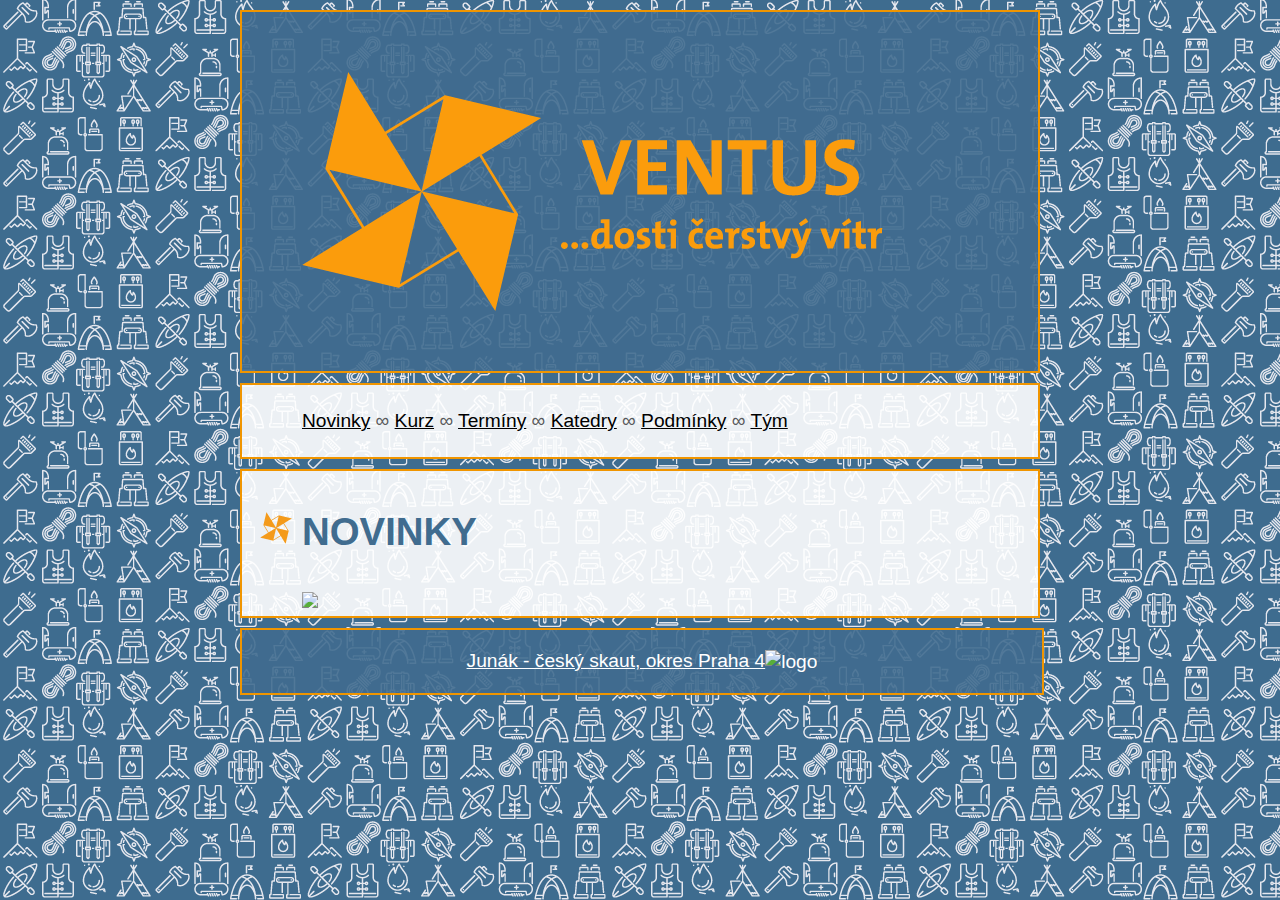
==== commit d8e8d4d8: "update tym, ucastnici" ====
--- a/index.html
+++ b/index.html
@@ -44,8 +44,7 @@
     <div class="underbody">
       <h2>NOVINKY</h2>
 	  
-	  <h3>Něco se chystá...</h3>
-      <p>Na podzim 2020 opět čekejte dosti čerstvý vítr, který neboří, ale umí pohnout věcmi.</p>
+	  <a href="/img/2020/ventus2020_plakat.pdf"> <img src="/img/2020/ventus2020_plakat.jpg"></a>
 	  
 	 
     </div>
